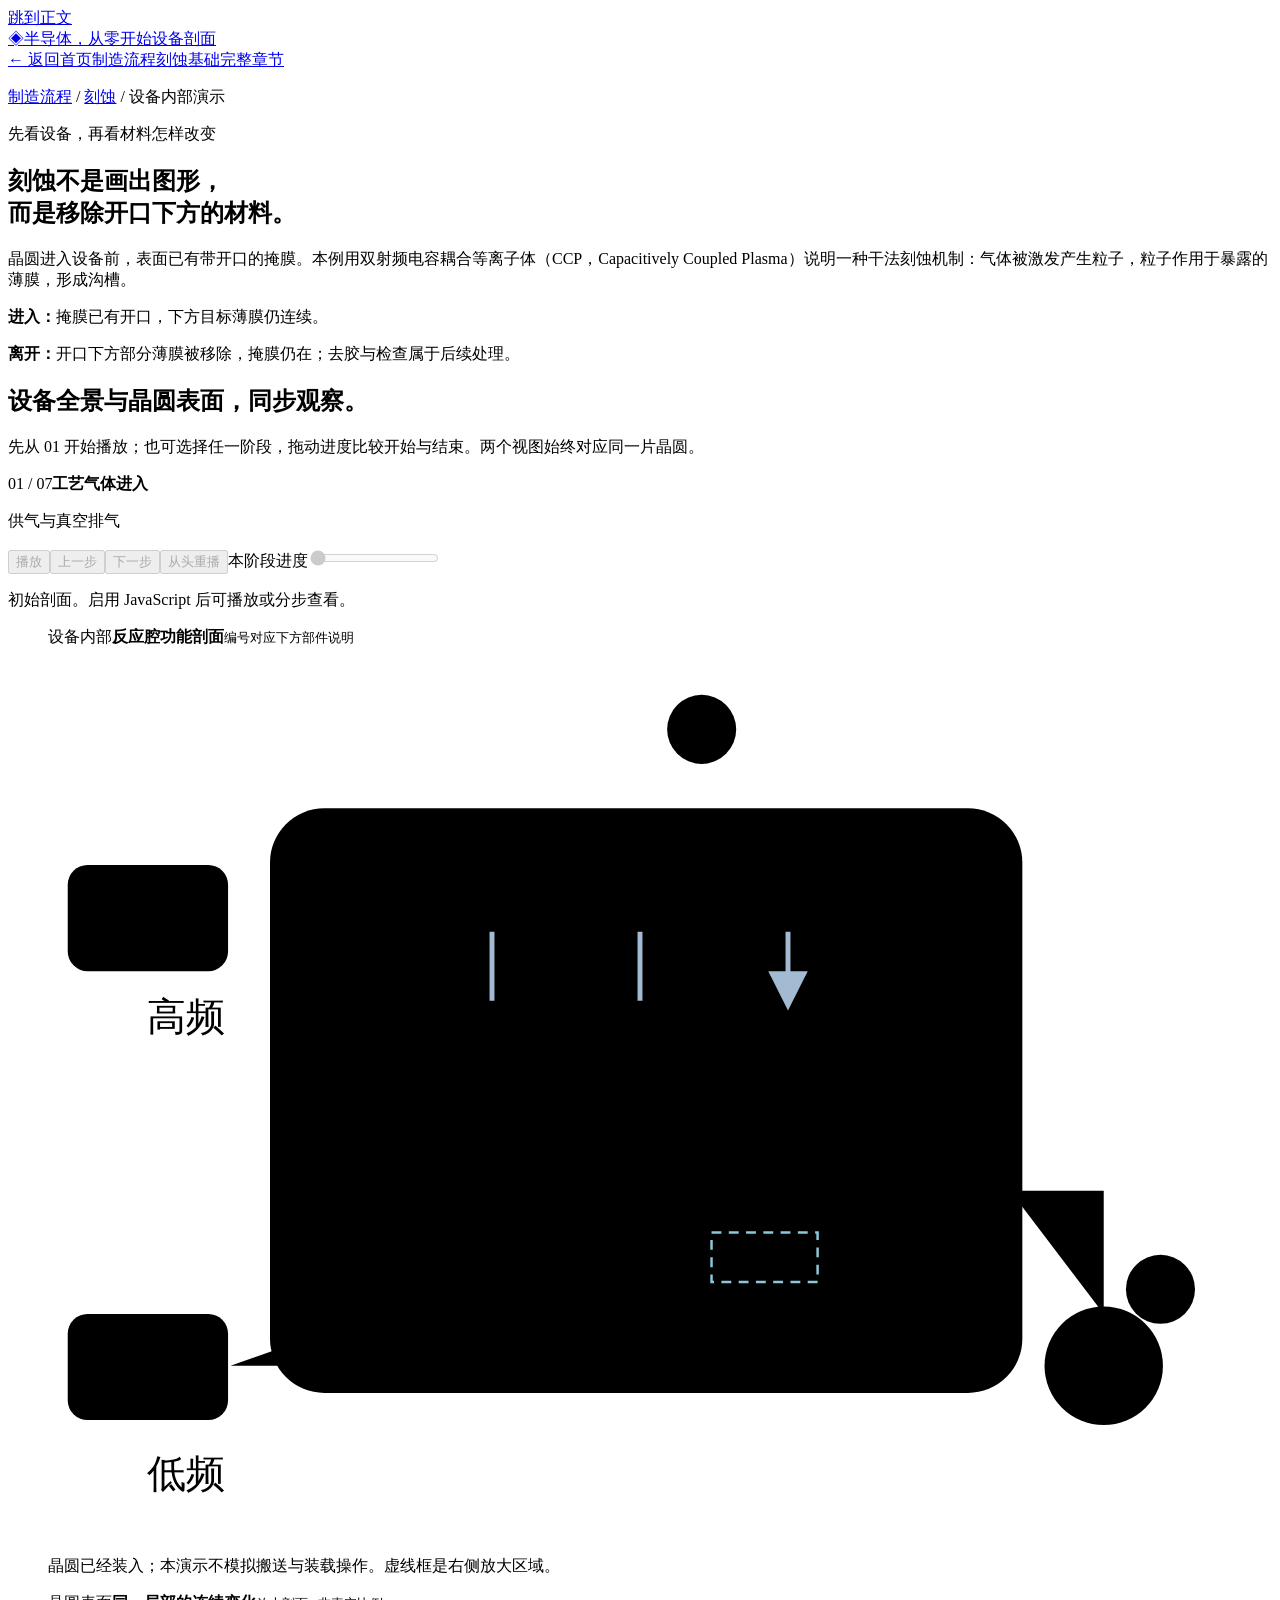
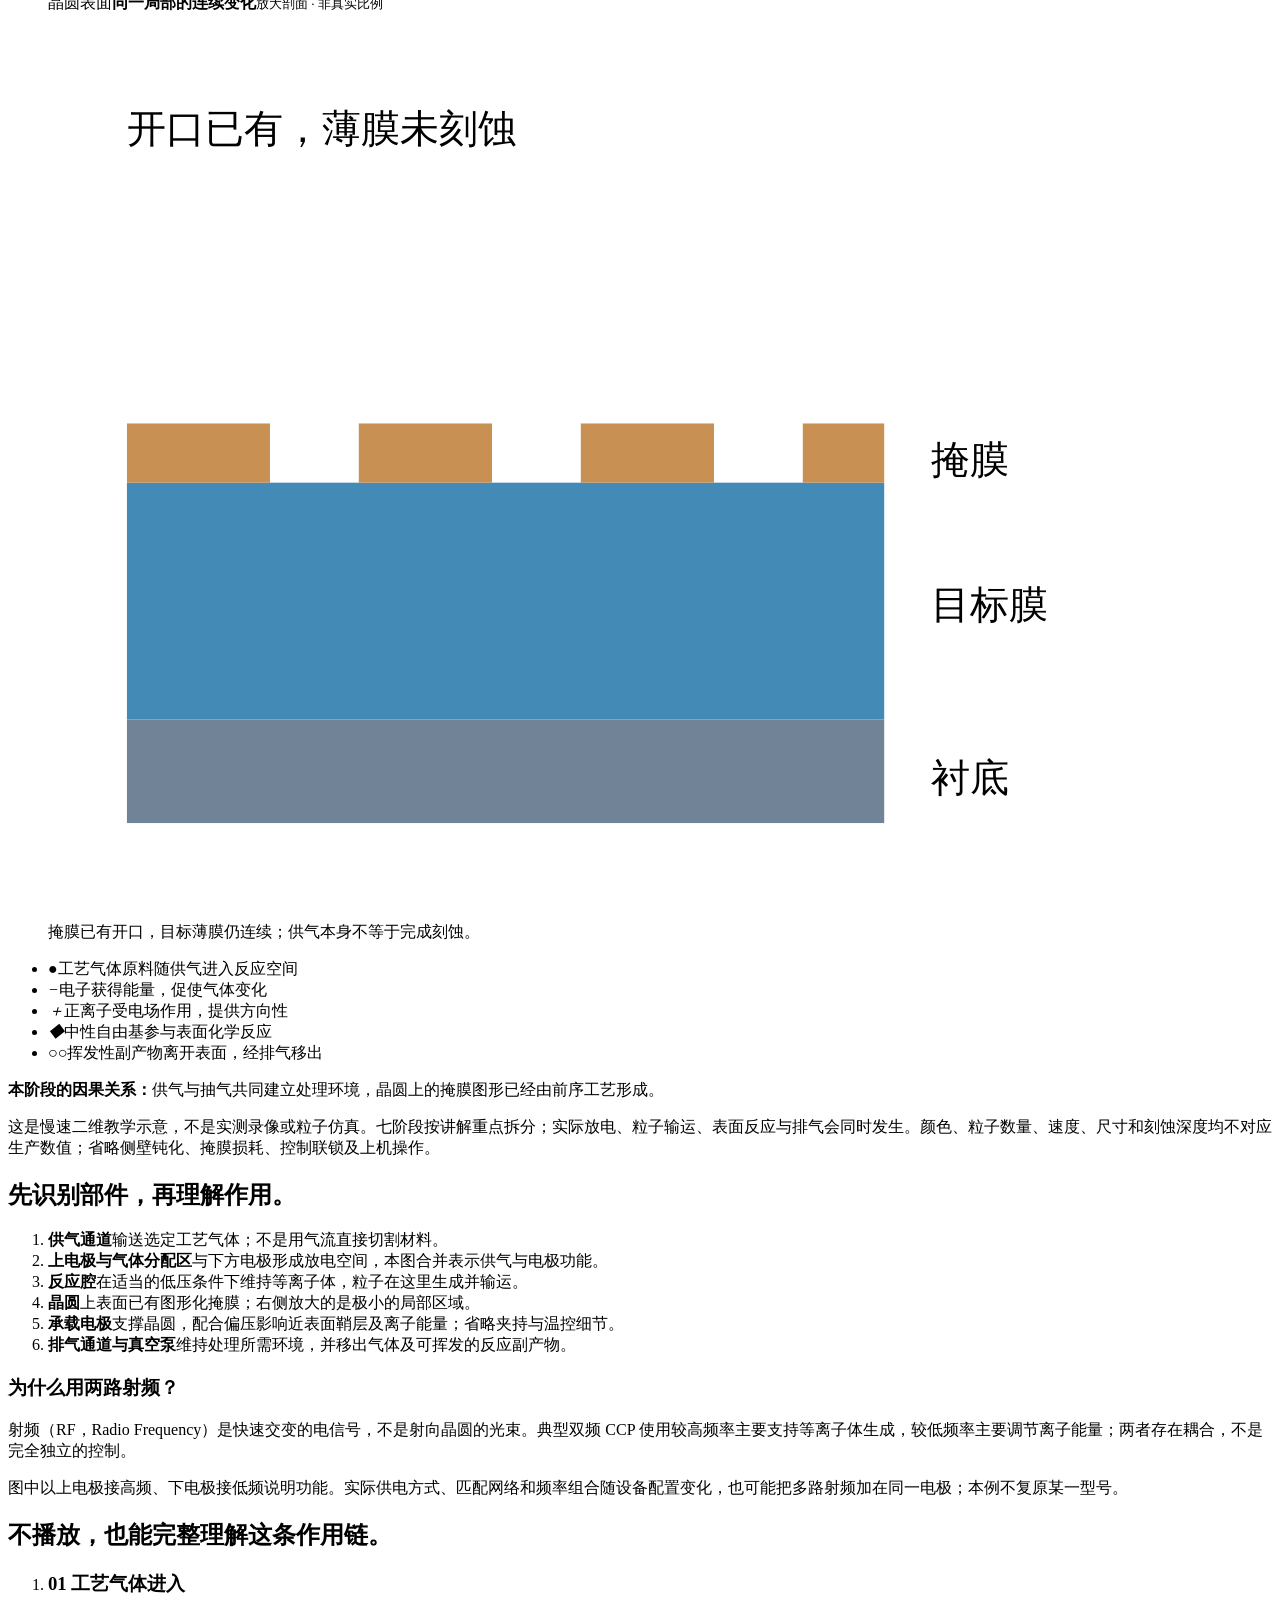
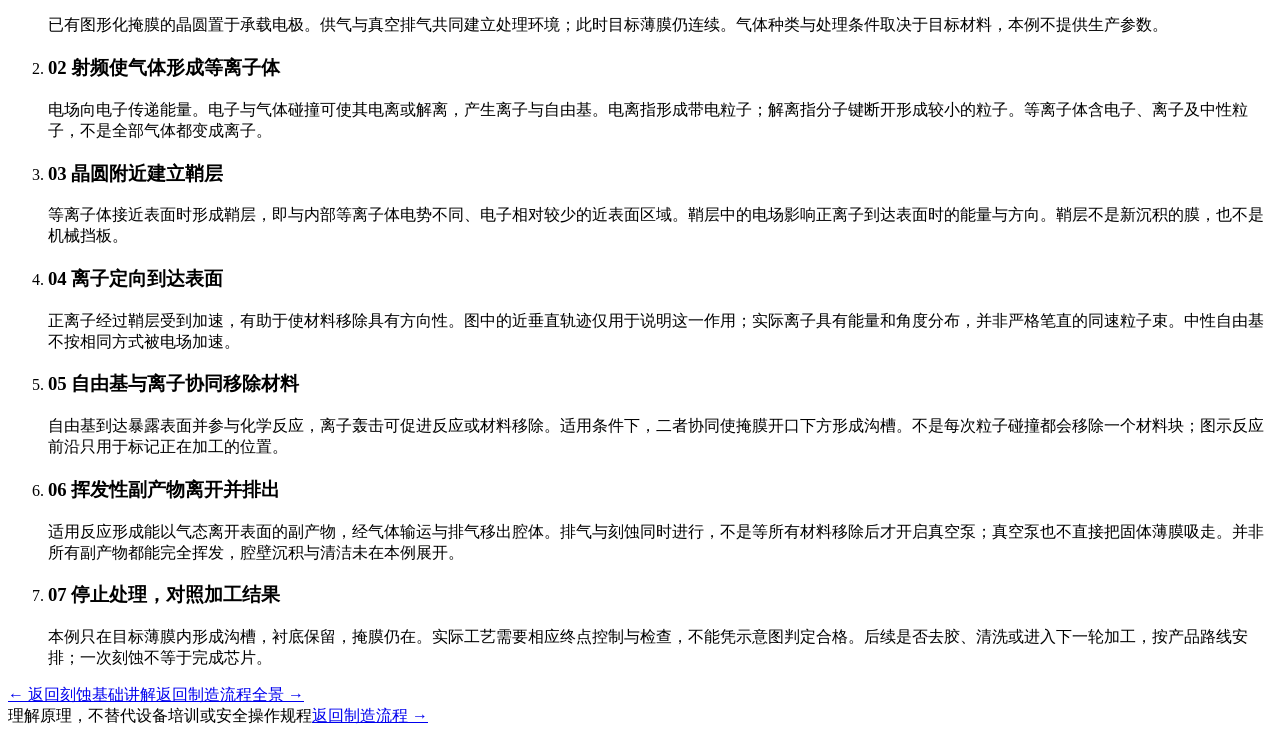
==== public/etch.html @ 3a8fcd5b "2D 机构剖面演示、界面精简与来源移除、部署配置" ====
<!DOCTYPE html>
<html lang="zh-CN">
<head><meta charset="utf-8"><meta name="viewport" content="width=device-width, initial-scale=1"><title>刻蚀设备内部如何加工晶圆 · 半导体入门</title><script>if(new URLSearchParams(location.search).has("embed"))document.documentElement.classList.add("embed","etch-embed");</script><link rel="stylesheet" href="/learning.css"><link rel="stylesheet" href="/etch.css"><script src="/etch.js" defer></script></head>
<body class="etch-page">
<a class="skip" href="#main">跳到正文</a>
<header class="learn-header"><a class="learn-brand" href="/learn.html"><span class="brand-mark" aria-hidden="true">◈</span>半导体，从零开始<span class="preview">设备剖面</span></a><nav aria-label="主要导航"><a class="home-link" href="/learn.html">← 返回首页</a><a href="/learn.html#manufacturingFlow">制造流程</a><a href="/step.html?process=etch">刻蚀基础</a><a href="/chapters.html">完整章节</a></nav></header>
<main id="main" class="learn-wrap">
<section class="etch-intro">
<p class="breadcrumb"><a href="/learn.html#manufacturingFlow">制造流程</a> / <a href="/step.html?process=etch">刻蚀</a> / 设备内部演示</p>
<span class="eyebrow">先看设备，再看材料怎样改变</span>
<h1>刻蚀不是画出图形，<br>而是移除开口下方的材料。</h1>
<p>晶圆进入设备前，表面已有带开口的掩膜。本例用双射频电容耦合等离子体（CCP，Capacitively Coupled Plasma）说明一种干法刻蚀机制：气体被激发产生粒子，粒子作用于暴露的薄膜，形成沟槽。</p>
<div class="etch-comparison"><p><strong>进入：</strong>掩膜已有开口，下方目标薄膜仍连续。</p><p><strong>离开：</strong>开口下方部分薄膜被移除，掩膜仍在；去胶与检查属于后续处理。</p></div>
</section>
<noscript><p class="fallback">当前未启用 JavaScript，不能播放。下方初始剖面、部件说明与七阶段完整文字仍可阅读。<a href="/step.html?process=etch">返回刻蚀基础 →</a></p></noscript>
<section id="animation" class="etch-section" aria-labelledby="animationTitle">
<h2 id="animationTitle">设备全景与晶圆表面，同步观察。</h2>
<p class="etch-guide">先从 01 开始播放；也可选择任一阶段，拖动进度比较开始与结束。两个视图始终对应同一片晶圆。</p>
<div id="player" class="etch-player" data-step="0" data-progress="0" data-playing="false" data-renderer="static">
<nav id="stepNav" class="etch-stages" aria-label="选择机制阶段"></nav>
<div class="etch-control-bar">
<div class="etch-now"><span id="stageCount">01 / 07</span><strong id="stepTitle">工艺气体进入</strong><p id="activeMechanism">供气与真空排气</p></div>
<div class="etch-controls"><button id="play" class="primary" aria-label="播放全过程" aria-pressed="false" disabled>播放</button><button id="previous" disabled>上一步</button><button id="next" disabled>下一步</button><button id="replay" disabled>从头重播</button><label for="timeline">本阶段进度<input id="timeline" type="range" min="0" max="100" value="0" disabled aria-valuetext="本阶段起始状态"></label></div>
</div>
<p id="playbackStatus" class="etch-status" role="status">初始剖面。启用 JavaScript 后可播放或分步查看。</p>
<div class="etch-views">
<figure class="etch-view" id="chamberView">
<figcaption><span>设备内部</span><strong>反应腔功能剖面</strong><small>编号对应下方部件说明</small></figcaption>
<svg id="equipmentView" viewBox="0 0 480 360" role="img" aria-labelledby="equipmentTitle equipmentDesc">
<title id="equipmentTitle">双射频 CCP 刻蚀设备功能剖面</title><desc id="equipmentDesc">供气到上电极与晶圆之间的反应腔，晶圆由下方承载电极支撑；两路射频提供能量，排气通道接向真空泵。示意接线不代表所有设备。</desc>
<defs><radialGradient id="plasmaGlow"><stop stop-color="#9163e9" stop-opacity=".55"/><stop offset="1" stop-color="#7060c9" stop-opacity="0"/></radialGradient><marker id="gasArrow" markerWidth="8" markerHeight="8" refX="6" refY="4" orient="auto"><path d="M0 0L8 4L0 8" fill="#a3bbd2"/></marker><clipPath id="chamberClip"><rect x="104" y="112" width="272" height="132"/></clipPath></defs>
<path class="etch-pipe" d="M240 12V78 M390 220H428V270"/>
<rect class="etch-wall" x="90" y="65" width="305" height="237" rx="22"/>
<rect class="etch-electrode" x="120" y="88" width="240" height="22" rx="4"/>
<g id="gasFlow"><path d="M180 115V143 M240 115V143 M300 115V143" stroke="#a3bbd2" stroke-width="2" marker-end="url(#gasArrow)"/></g>
<ellipse id="plasma" cx="242" cy="174" rx="139" ry="76" fill="url(#plasmaGlow)" opacity="0"/>
<rect id="sheath" x="110" y="218" width="267" height="24" rx="5" fill="#f3b166" opacity="0"/>
<path id="sheathEdge" d="M110 218H377" stroke="#f3b166" stroke-width="2" stroke-dasharray="7 6" opacity="0"/>
<g id="chamberParticles" clip-path="url(#chamberClip)"></g>
<rect class="etch-wafer" x="124" y="246" width="238" height="7" rx="3"/>
<rect class="etch-electrode" x="125" y="261" width="236" height="23" rx="5"/>
<path class="etch-wire" d="M74 110H120 M74 291H116V273H125"/>
<g id="hfSupply"><rect x="8" y="88" width="65" height="43" rx="8"/><path d="M17 110Q22 90 27 110T37 110T47 110T57 110T67 110"/></g>
<g id="lfSupply"><rect x="8" y="270" width="65" height="43" rx="8"/><path d="M17 291Q29 269 41 291T65 291"/></g>
<g id="pump"><circle cx="428" cy="291" r="24"/><path d="M417 280L439 302 M439 280L417 302"/></g>
<path id="exhaustFlow" d="M363 217H426V263" fill="none" stroke="#e5edf5" stroke-width="3" stroke-dasharray="5 8" opacity="0"/>
<g id="exhaustParticles"></g>
<rect x="269" y="237" width="43" height="20" fill="none" stroke="#8bc8d9" stroke-dasharray="4 3"/>
<g class="part-number"><circle cx="265" cy="33" r="14"/><text x="265" y="33">1</text><circle cx="374" cy="98" r="14"/><text x="374" y="98">2</text><circle cx="242" cy="165" r="14"/><text x="242" y="165">3</text><circle cx="375" cy="248" r="14"/><text x="375" y="248">4</text><circle cx="242" cy="284" r="14"/><text x="242" y="284">5</text><circle cx="451" cy="260" r="14"/><text x="451" y="260">6</text></g>
<text x="40" y="155" class="supply-label">高频</text><text x="40" y="340" class="supply-label">低频</text>
</svg>
<p class="view-note" id="equipmentCaption">晶圆已经装入；本演示不模拟搬送与装载操作。虚线框是右侧放大区域。</p>
</figure>
<figure class="etch-view" id="surfaceView">
<figcaption><span>晶圆表面</span><strong>同一局部的连续变化</strong><small>放大剖面 · 非真实比例</small></figcaption>
<svg id="materialView" viewBox="0 0 480 360" role="img" aria-labelledby="materialTitle materialDesc">
<title id="materialTitle">掩膜开口下方目标薄膜逐步被移除</title><desc id="materialDesc">橙色掩膜有三个开口，蓝色目标薄膜位于其下，灰色衬底保留。离子与自由基作用于暴露表面，副产物离开。</desc>
<defs><marker id="ionArrow" markerWidth="7" markerHeight="7" refX="5" refY="3.5" orient="auto"><path d="M0 0L7 3.5L0 7" fill="#f8b567"/></marker><clipPath id="surfaceClip"><rect x="32" y="26" width="307" height="260"/></clipPath></defs>
<rect id="surfaceSheath" x="32" y="108" width="307" height="53" fill="#f4b061" opacity="0"/>
<path id="surfaceEdge" d="M32 108H339" stroke="#f4b061" stroke-width="2" stroke-dasharray="7 6" opacity="0"/>
<g id="ionPaths" opacity="0" stroke="#f8b567" stroke-width="2" marker-end="url(#ionArrow)"><path d="M108 121V151"/><path d="M198 121V151"/><path d="M288 121V151"/></g>
<rect id="targetFilm" x="32" y="190" width="307" height="96" fill="#438bb6"/>
<rect id="substrate" x="32" y="286" width="307" height="42" fill="#718397"/>
<g id="trenches" fill="#101c2e"><rect x="90" y="190" width="36" height="0"/><rect x="180" y="190" width="36" height="0"/><rect x="270" y="190" width="36" height="0"/></g>
<g id="reactionFront" stroke="#8adeb0" stroke-width="4" opacity="0"><path d="M90 190H126"/><path d="M180 190H216"/><path d="M270 190H306"/></g>
<g id="mask" fill="#c99054"><rect x="32" y="166" width="58" height="24"/><rect x="126" y="166" width="54" height="24"/><rect x="216" y="166" width="54" height="24"/><rect x="306" y="166" width="33" height="24"/></g>
<g id="surfaceParticles" clip-path="url(#surfaceClip)"></g>
<g class="layer-labels"><path d="M340 178H350 M340 237H350 M340 307H350"/><text x="358" y="186">掩膜</text><text x="358" y="245">目标膜</text><text x="358" y="315">衬底</text></g>
<text id="surfaceFocus" x="32" y="52" class="focus-label">开口已有，薄膜未刻蚀</text>
</svg>
<p class="view-note" id="currentOutcome">掩膜已有开口，目标薄膜仍连续；供气本身不等于完成刻蚀。</p>
</figure>
</div>
<ul class="etch-legend" aria-label="粒子图例"><li><i class="gas">●</i><span>工艺气体<span>原料随供气进入反应空间</span></span></li><li><i class="electron">−</i><span>电子<span>获得能量，促使气体变化</span></span></li><li><i class="ion">＋</i><span>正离子<span>受电场作用，提供方向性</span></span></li><li><i class="radical">◆</i><span>中性自由基<span>参与表面化学反应</span></span></li><li><i class="product">○○</i><span>挥发性副产物<span>离开表面，经排气移出</span></span></li></ul>
<p class="etch-cause"><strong id="takeaway">本阶段的因果关系：</strong><span id="stageCause">供气与抽气共同建立处理环境，晶圆上的掩膜图形已经由前序工艺形成。</span></p>
</div>
<p class="teaching-note">这是慢速二维教学示意，不是实测录像或粒子仿真。七阶段按讲解重点拆分；实际放电、粒子输运、表面反应与排气会同时发生。颜色、粒子数量、速度、尺寸和刻蚀深度均不对应生产数值；省略侧壁钝化、掩膜损耗、控制联锁及上机操作。</p>
</section>
<section class="etch-section" aria-labelledby="partsTitle"><h2 id="partsTitle">先识别部件，再理解作用。</h2>
<ol class="etch-parts"><li><strong>供气通道</strong>输送选定工艺气体；不是用气流直接切割材料。</li><li><strong>上电极与气体分配区</strong>与下方电极形成放电空间，本图合并表示供气与电极功能。</li><li><strong>反应腔</strong>在适当的低压条件下维持等离子体，粒子在这里生成并输运。</li><li><strong>晶圆</strong>上表面已有图形化掩膜；右侧放大的是极小的局部区域。</li><li><strong>承载电极</strong>支撑晶圆，配合偏压影响近表面鞘层及离子能量；省略夹持与温控细节。</li><li><strong>排气通道与真空泵</strong>维持处理所需环境，并移出气体及可挥发的反应副产物。</li></ol>
<div class="etch-rf"><h3>为什么用两路射频？</h3><p>射频（RF，Radio Frequency）是快速交变的电信号，不是射向晶圆的光束。典型双频 CCP 使用较高频率主要支持等离子体生成，较低频率主要调节离子能量；两者存在耦合，不是完全独立的控制。</p><p>图中以上电极接高频、下电极接低频说明功能。实际供电方式、匹配网络和频率组合随设备配置变化，也可能把多路射频加在同一电极；本例不复原某一型号。</p></div>
</section>
<section id="etchText" class="etch-section" aria-labelledby="textTitle"><h2 id="textTitle">不播放，也能完整理解这条作用链。</h2>
<ol id="textSteps" class="etch-reading">
<li><h3>01 工艺气体进入</h3><p>已有图形化掩膜的晶圆置于承载电极。供气与真空排气共同建立处理环境；此时目标薄膜仍连续。气体种类与处理条件取决于目标材料，本例不提供生产参数。</p></li>
<li><h3>02 射频使气体形成等离子体</h3><p>电场向电子传递能量。电子与气体碰撞可使其电离或解离，产生离子与自由基。电离指形成带电粒子；解离指分子键断开形成较小的粒子。等离子体含电子、离子及中性粒子，不是全部气体都变成离子。</p></li>
<li><h3>03 晶圆附近建立鞘层</h3><p>等离子体接近表面时形成鞘层，即与内部等离子体电势不同、电子相对较少的近表面区域。鞘层中的电场影响正离子到达表面时的能量与方向。鞘层不是新沉积的膜，也不是机械挡板。</p></li>
<li><h3>04 离子定向到达表面</h3><p>正离子经过鞘层受到加速，有助于使材料移除具有方向性。图中的近垂直轨迹仅用于说明这一作用；实际离子具有能量和角度分布，并非严格笔直的同速粒子束。中性自由基不按相同方式被电场加速。</p></li>
<li><h3>05 自由基与离子协同移除材料</h3><p>自由基到达暴露表面并参与化学反应，离子轰击可促进反应或材料移除。适用条件下，二者协同使掩膜开口下方形成沟槽。不是每次粒子碰撞都会移除一个材料块；图示反应前沿只用于标记正在加工的位置。</p></li>
<li><h3>06 挥发性副产物离开并排出</h3><p>适用反应形成能以气态离开表面的副产物，经气体输运与排气移出腔体。排气与刻蚀同时进行，不是等所有材料移除后才开启真空泵；真空泵也不直接把固体薄膜吸走。并非所有副产物都能完全挥发，腔壁沉积与清洁未在本例展开。</p></li>
<li><h3>07 停止处理，对照加工结果</h3><p>本例只在目标薄膜内形成沟槽，衬底保留，掩膜仍在。实际工艺需要相应终点控制与检查，不能凭示意图判定合格。后续是否去胶、清洗或进入下一轮加工，按产品路线安排；一次刻蚀不等于完成芯片。</p></li>
</ol>
</section>

<nav class="bottom-nav" aria-label="继续学习"><a id="readingLink" href="/step.html?process=etch">← 返回刻蚀基础讲解</a><a href="/learn.html#manufacturingFlow">返回制造流程全景 →</a></nav>
</main><footer class="learn-footer"><span>理解原理，不替代设备培训或安全操作规程</span><a href="/learn.html#manufacturingFlow">返回制造流程 →</a></footer>
</body></html>
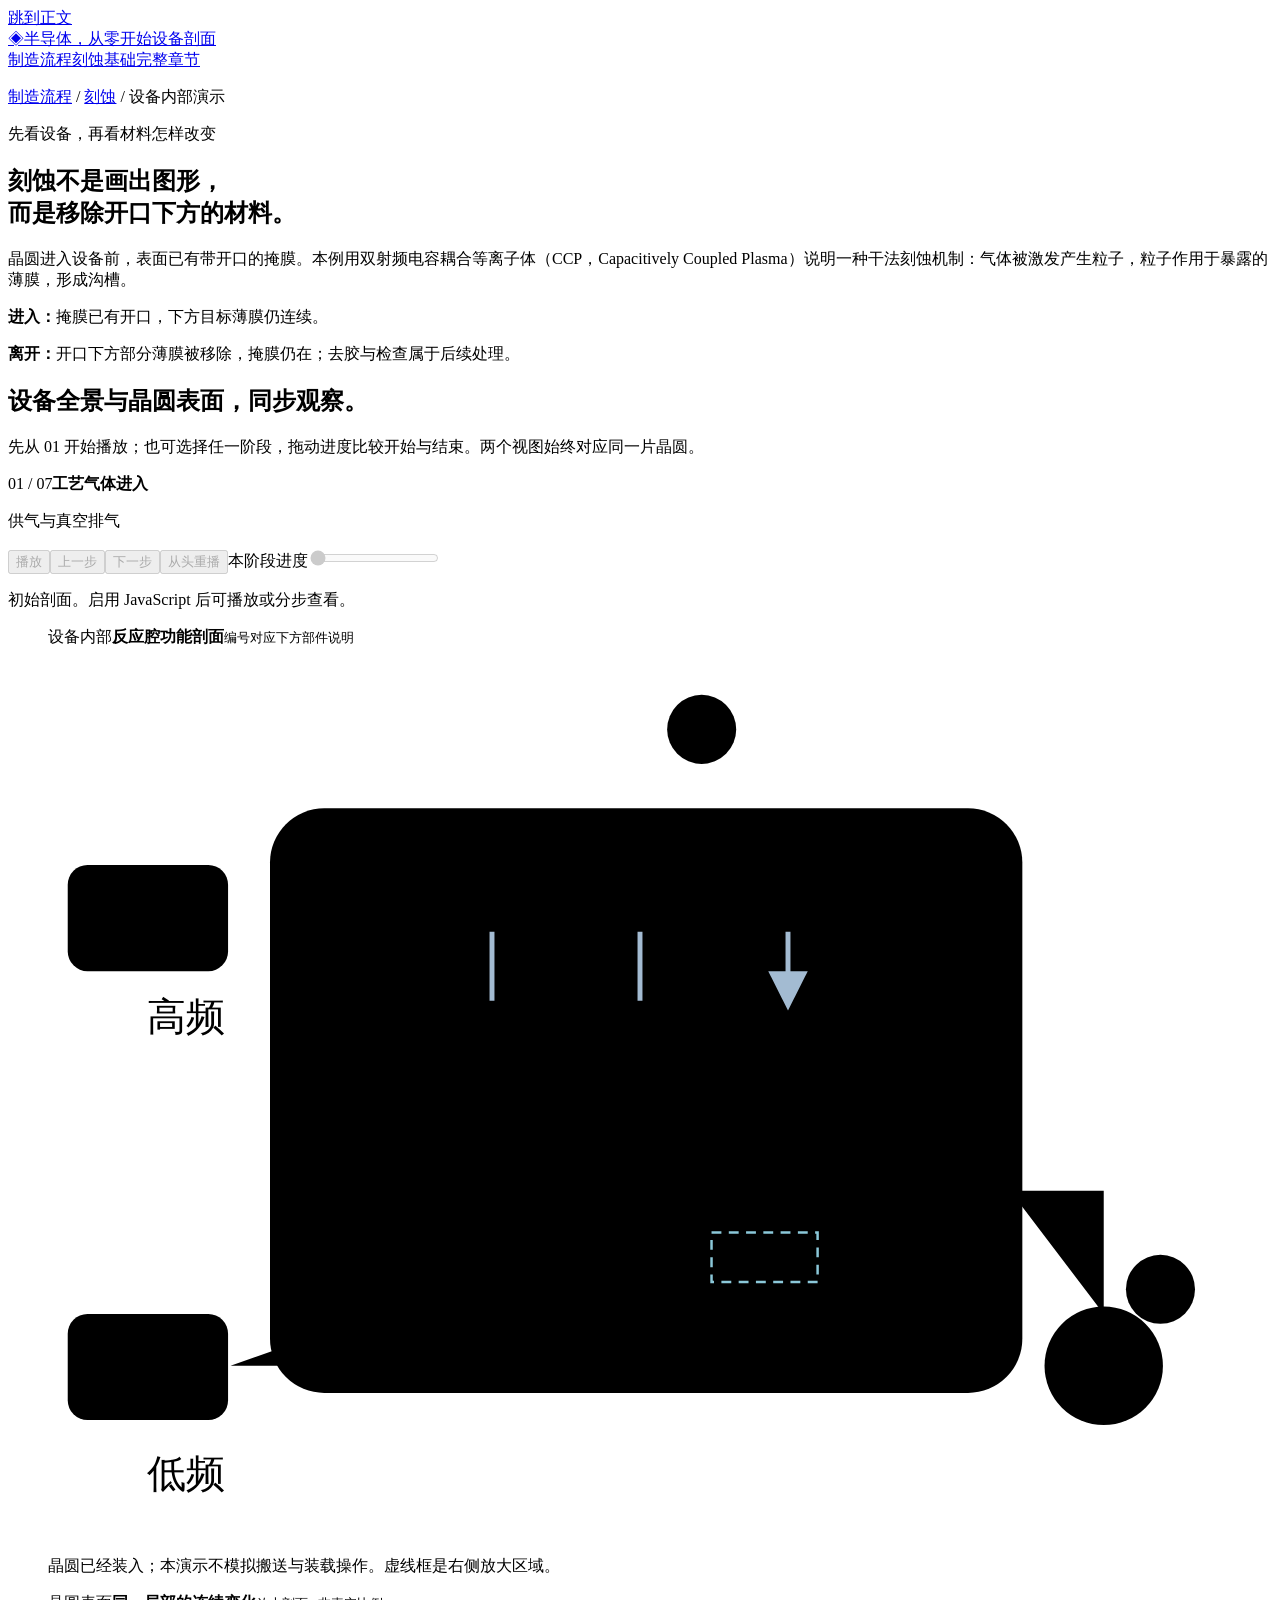
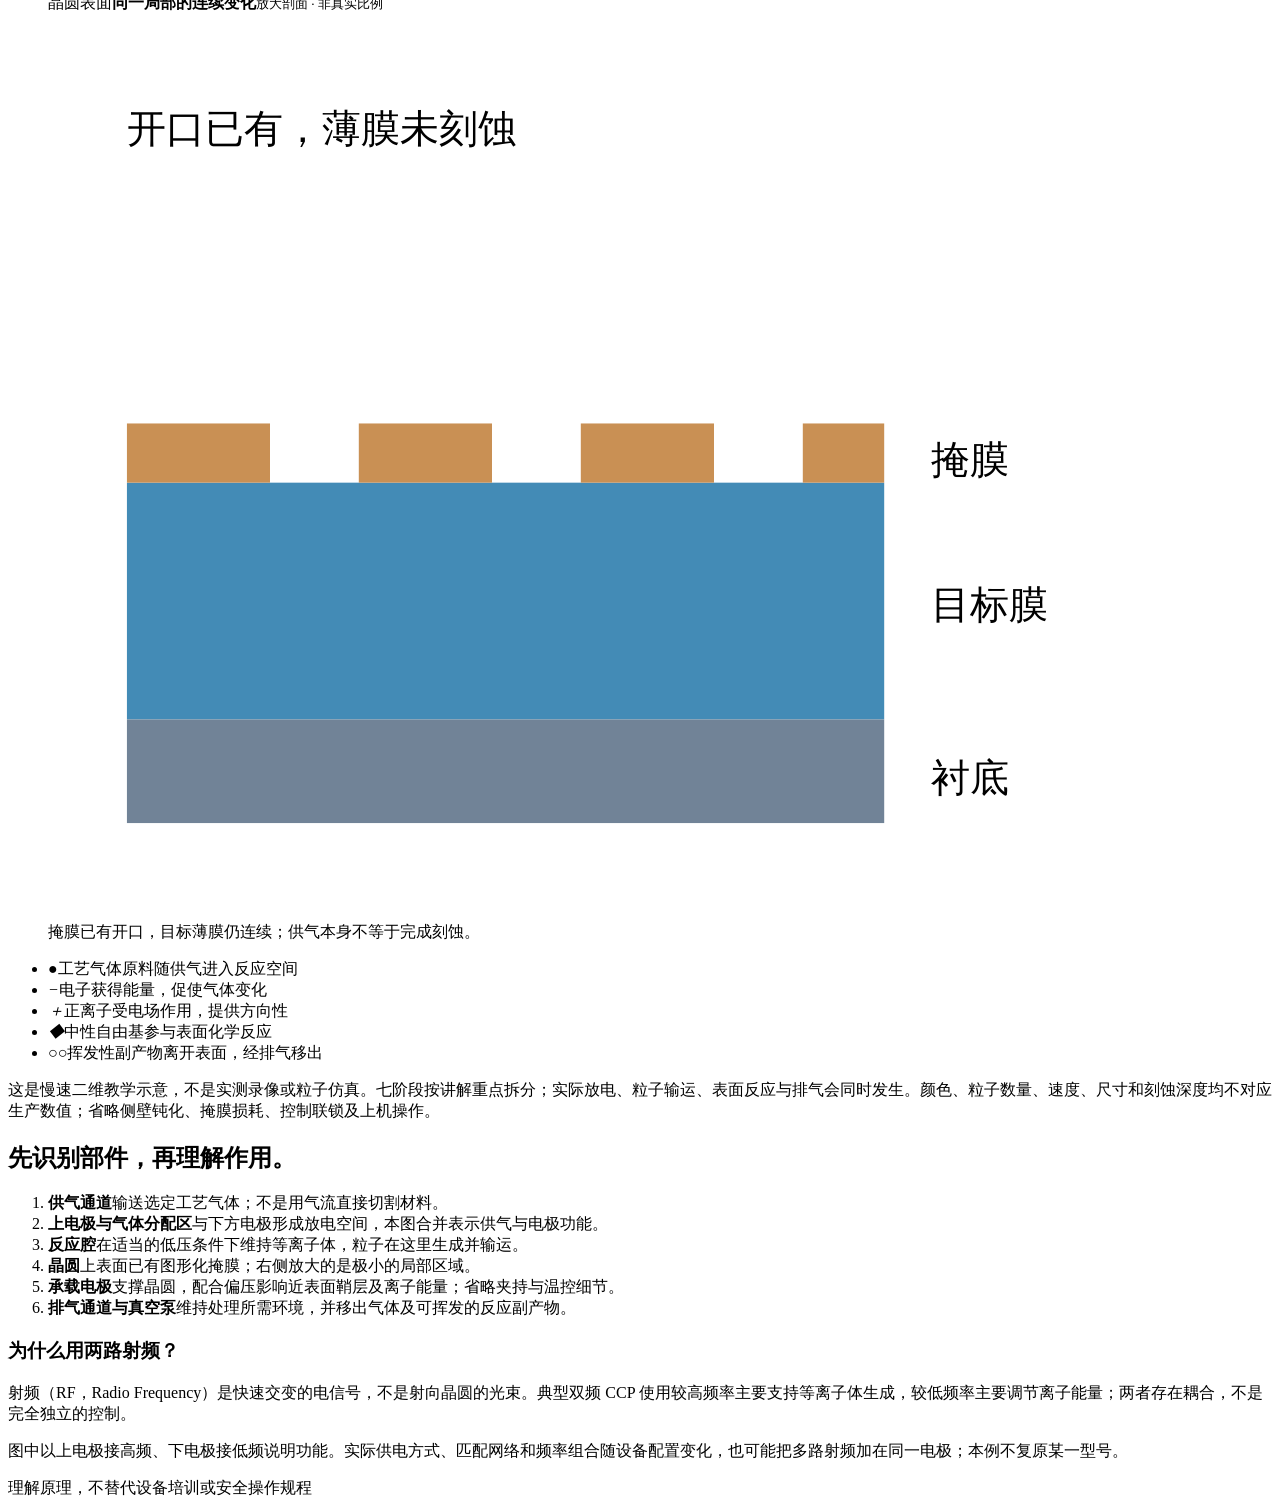
==== commit 0ca1aa8f: "文案重写为正式口径；删除演示小结与冗余提示；清理无用样式与过时三维表述" ====
--- a/public/etch.html
+++ b/public/etch.html
@@ -3,7 +3,7 @@
 <head><meta charset="utf-8"><meta name="viewport" content="width=device-width, initial-scale=1"><title>刻蚀设备内部如何加工晶圆 · 半导体入门</title><script>if(new URLSearchParams(location.search).has("embed"))document.documentElement.classList.add("embed","etch-embed");</script><link rel="stylesheet" href="/learning.css"><link rel="stylesheet" href="/etch.css"><script src="/etch.js" defer></script></head>
 <body class="etch-page">
 <a class="skip" href="#main">跳到正文</a>
-<header class="learn-header"><a class="learn-brand" href="/learn.html"><span class="brand-mark" aria-hidden="true">◈</span>半导体，从零开始<span class="preview">设备剖面</span></a><nav aria-label="主要导航"><a class="home-link" href="/learn.html">← 返回首页</a><a href="/learn.html#manufacturingFlow">制造流程</a><a href="/step.html?process=etch">刻蚀基础</a><a href="/chapters.html">完整章节</a></nav></header>
+<header class="learn-header"><a class="learn-brand" href="/learn.html"><span class="brand-mark" aria-hidden="true">◈</span>半导体，从零开始<span class="preview">设备剖面</span></a><nav aria-label="主要导航"><a href="/learn.html#manufacturingFlow">制造流程</a><a href="/step.html?process=etch">刻蚀基础</a><a href="/chapters.html">完整章节</a></nav></header>
 <main id="main" class="learn-wrap">
 <section class="etch-intro">
 <p class="breadcrumb"><a href="/learn.html#manufacturingFlow">制造流程</a> / <a href="/step.html?process=etch">刻蚀</a> / 设备内部演示</p>
@@ -72,7 +72,7 @@
 </figure>
 </div>
 <ul class="etch-legend" aria-label="粒子图例"><li><i class="gas">●</i><span>工艺气体<span>原料随供气进入反应空间</span></span></li><li><i class="electron">−</i><span>电子<span>获得能量，促使气体变化</span></span></li><li><i class="ion">＋</i><span>正离子<span>受电场作用，提供方向性</span></span></li><li><i class="radical">◆</i><span>中性自由基<span>参与表面化学反应</span></span></li><li><i class="product">○○</i><span>挥发性副产物<span>离开表面，经排气移出</span></span></li></ul>
-<p class="etch-cause"><strong id="takeaway">本阶段的因果关系：</strong><span id="stageCause">供气与抽气共同建立处理环境，晶圆上的掩膜图形已经由前序工艺形成。</span></p>
+
 </div>
 <p class="teaching-note">这是慢速二维教学示意，不是实测录像或粒子仿真。七阶段按讲解重点拆分；实际放电、粒子输运、表面反应与排气会同时发生。颜色、粒子数量、速度、尺寸和刻蚀深度均不对应生产数值；省略侧壁钝化、掩膜损耗、控制联锁及上机操作。</p>
 </section>
@@ -80,18 +80,8 @@
 <ol class="etch-parts"><li><strong>供气通道</strong>输送选定工艺气体；不是用气流直接切割材料。</li><li><strong>上电极与气体分配区</strong>与下方电极形成放电空间，本图合并表示供气与电极功能。</li><li><strong>反应腔</strong>在适当的低压条件下维持等离子体，粒子在这里生成并输运。</li><li><strong>晶圆</strong>上表面已有图形化掩膜；右侧放大的是极小的局部区域。</li><li><strong>承载电极</strong>支撑晶圆，配合偏压影响近表面鞘层及离子能量；省略夹持与温控细节。</li><li><strong>排气通道与真空泵</strong>维持处理所需环境，并移出气体及可挥发的反应副产物。</li></ol>
 <div class="etch-rf"><h3>为什么用两路射频？</h3><p>射频（RF，Radio Frequency）是快速交变的电信号，不是射向晶圆的光束。典型双频 CCP 使用较高频率主要支持等离子体生成，较低频率主要调节离子能量；两者存在耦合，不是完全独立的控制。</p><p>图中以上电极接高频、下电极接低频说明功能。实际供电方式、匹配网络和频率组合随设备配置变化，也可能把多路射频加在同一电极；本例不复原某一型号。</p></div>
 </section>
-<section id="etchText" class="etch-section" aria-labelledby="textTitle"><h2 id="textTitle">不播放，也能完整理解这条作用链。</h2>
-<ol id="textSteps" class="etch-reading">
-<li><h3>01 工艺气体进入</h3><p>已有图形化掩膜的晶圆置于承载电极。供气与真空排气共同建立处理环境；此时目标薄膜仍连续。气体种类与处理条件取决于目标材料，本例不提供生产参数。</p></li>
-<li><h3>02 射频使气体形成等离子体</h3><p>电场向电子传递能量。电子与气体碰撞可使其电离或解离，产生离子与自由基。电离指形成带电粒子；解离指分子键断开形成较小的粒子。等离子体含电子、离子及中性粒子，不是全部气体都变成离子。</p></li>
-<li><h3>03 晶圆附近建立鞘层</h3><p>等离子体接近表面时形成鞘层，即与内部等离子体电势不同、电子相对较少的近表面区域。鞘层中的电场影响正离子到达表面时的能量与方向。鞘层不是新沉积的膜，也不是机械挡板。</p></li>
-<li><h3>04 离子定向到达表面</h3><p>正离子经过鞘层受到加速，有助于使材料移除具有方向性。图中的近垂直轨迹仅用于说明这一作用；实际离子具有能量和角度分布，并非严格笔直的同速粒子束。中性自由基不按相同方式被电场加速。</p></li>
-<li><h3>05 自由基与离子协同移除材料</h3><p>自由基到达暴露表面并参与化学反应，离子轰击可促进反应或材料移除。适用条件下，二者协同使掩膜开口下方形成沟槽。不是每次粒子碰撞都会移除一个材料块；图示反应前沿只用于标记正在加工的位置。</p></li>
-<li><h3>06 挥发性副产物离开并排出</h3><p>适用反应形成能以气态离开表面的副产物，经气体输运与排气移出腔体。排气与刻蚀同时进行，不是等所有材料移除后才开启真空泵；真空泵也不直接把固体薄膜吸走。并非所有副产物都能完全挥发，腔壁沉积与清洁未在本例展开。</p></li>
-<li><h3>07 停止处理，对照加工结果</h3><p>本例只在目标薄膜内形成沟槽，衬底保留，掩膜仍在。实际工艺需要相应终点控制与检查，不能凭示意图判定合格。后续是否去胶、清洗或进入下一轮加工，按产品路线安排；一次刻蚀不等于完成芯片。</p></li>
-</ol>
-</section>
 
-<nav class="bottom-nav" aria-label="继续学习"><a id="readingLink" href="/step.html?process=etch">← 返回刻蚀基础讲解</a><a href="/learn.html#manufacturingFlow">返回制造流程全景 →</a></nav>
-</main><footer class="learn-footer"><span>理解原理，不替代设备培训或安全操作规程</span><a href="/learn.html#manufacturingFlow">返回制造流程 →</a></footer>
+
+<nav class="bottom-nav" aria-label="继续学习"></nav>
+</main><footer class="learn-footer"><span>理解原理，不替代设备培训或安全操作规程</span></footer>
 </body></html>
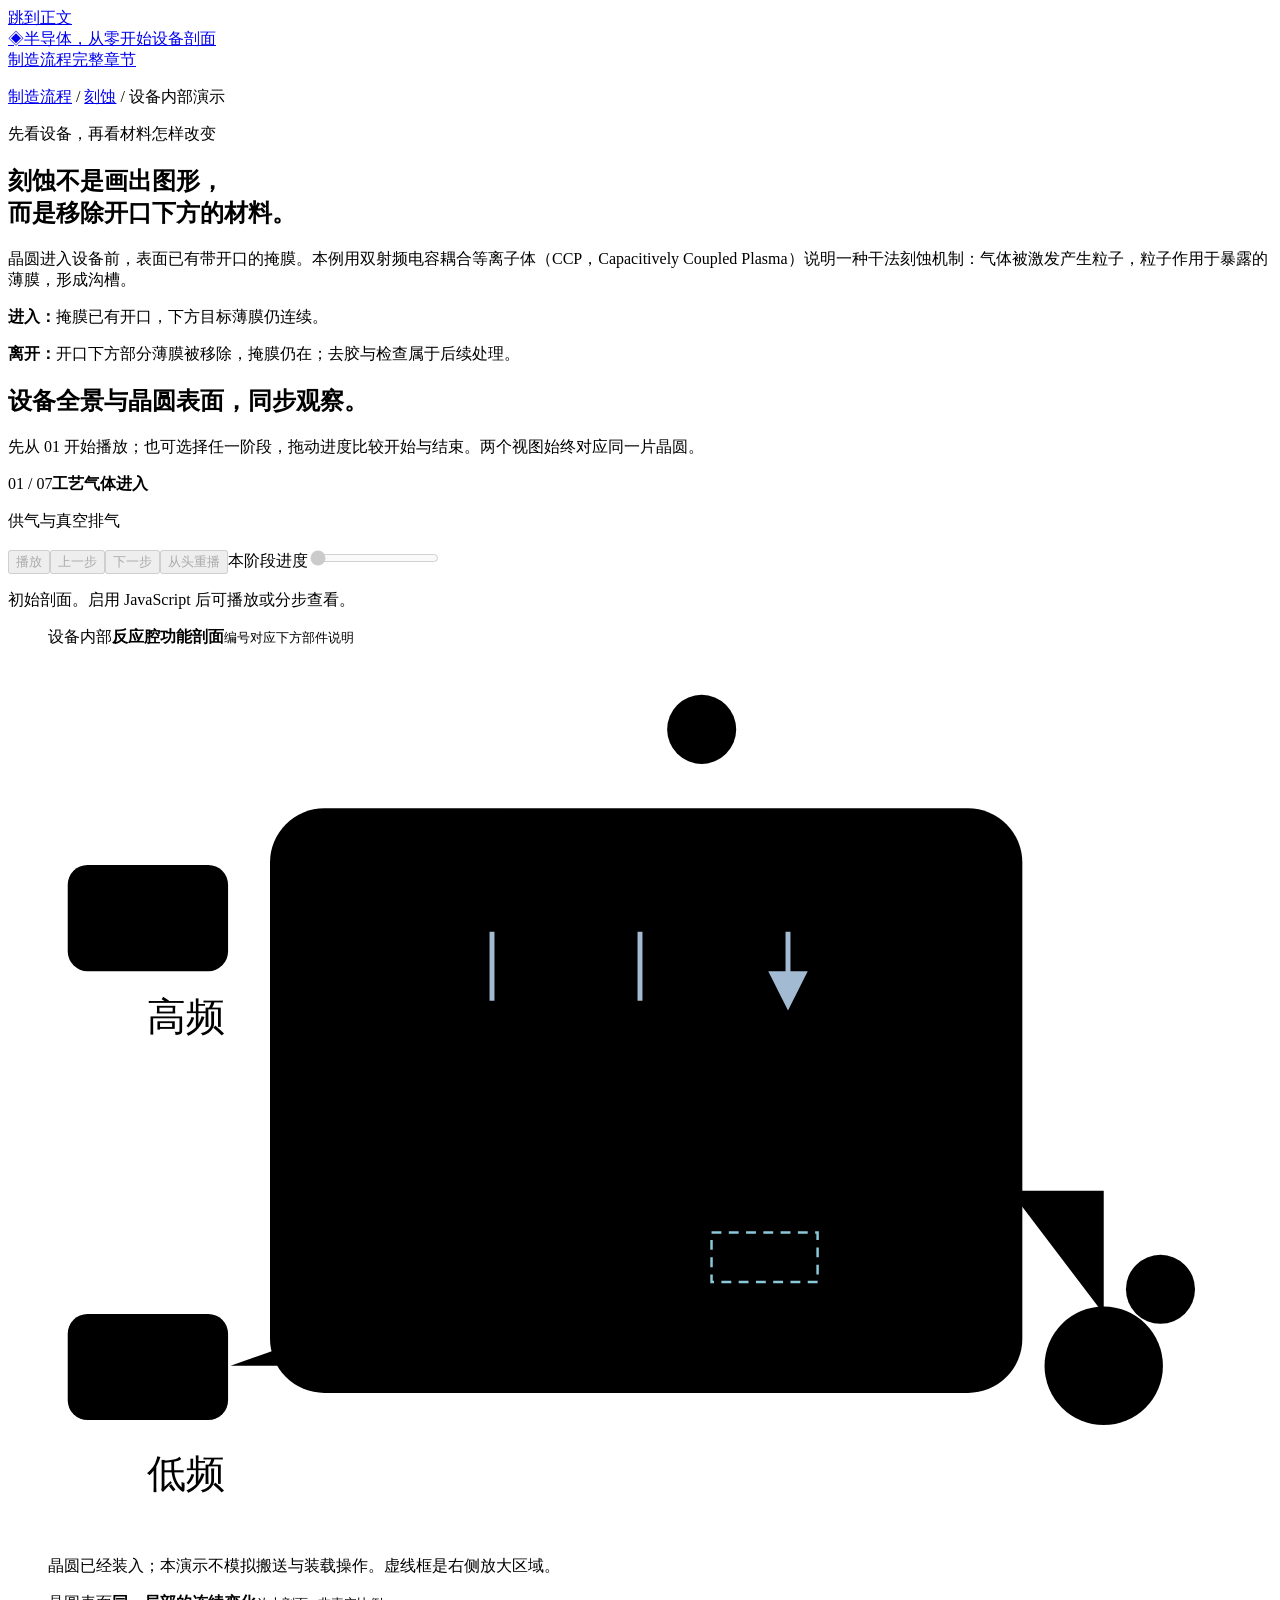
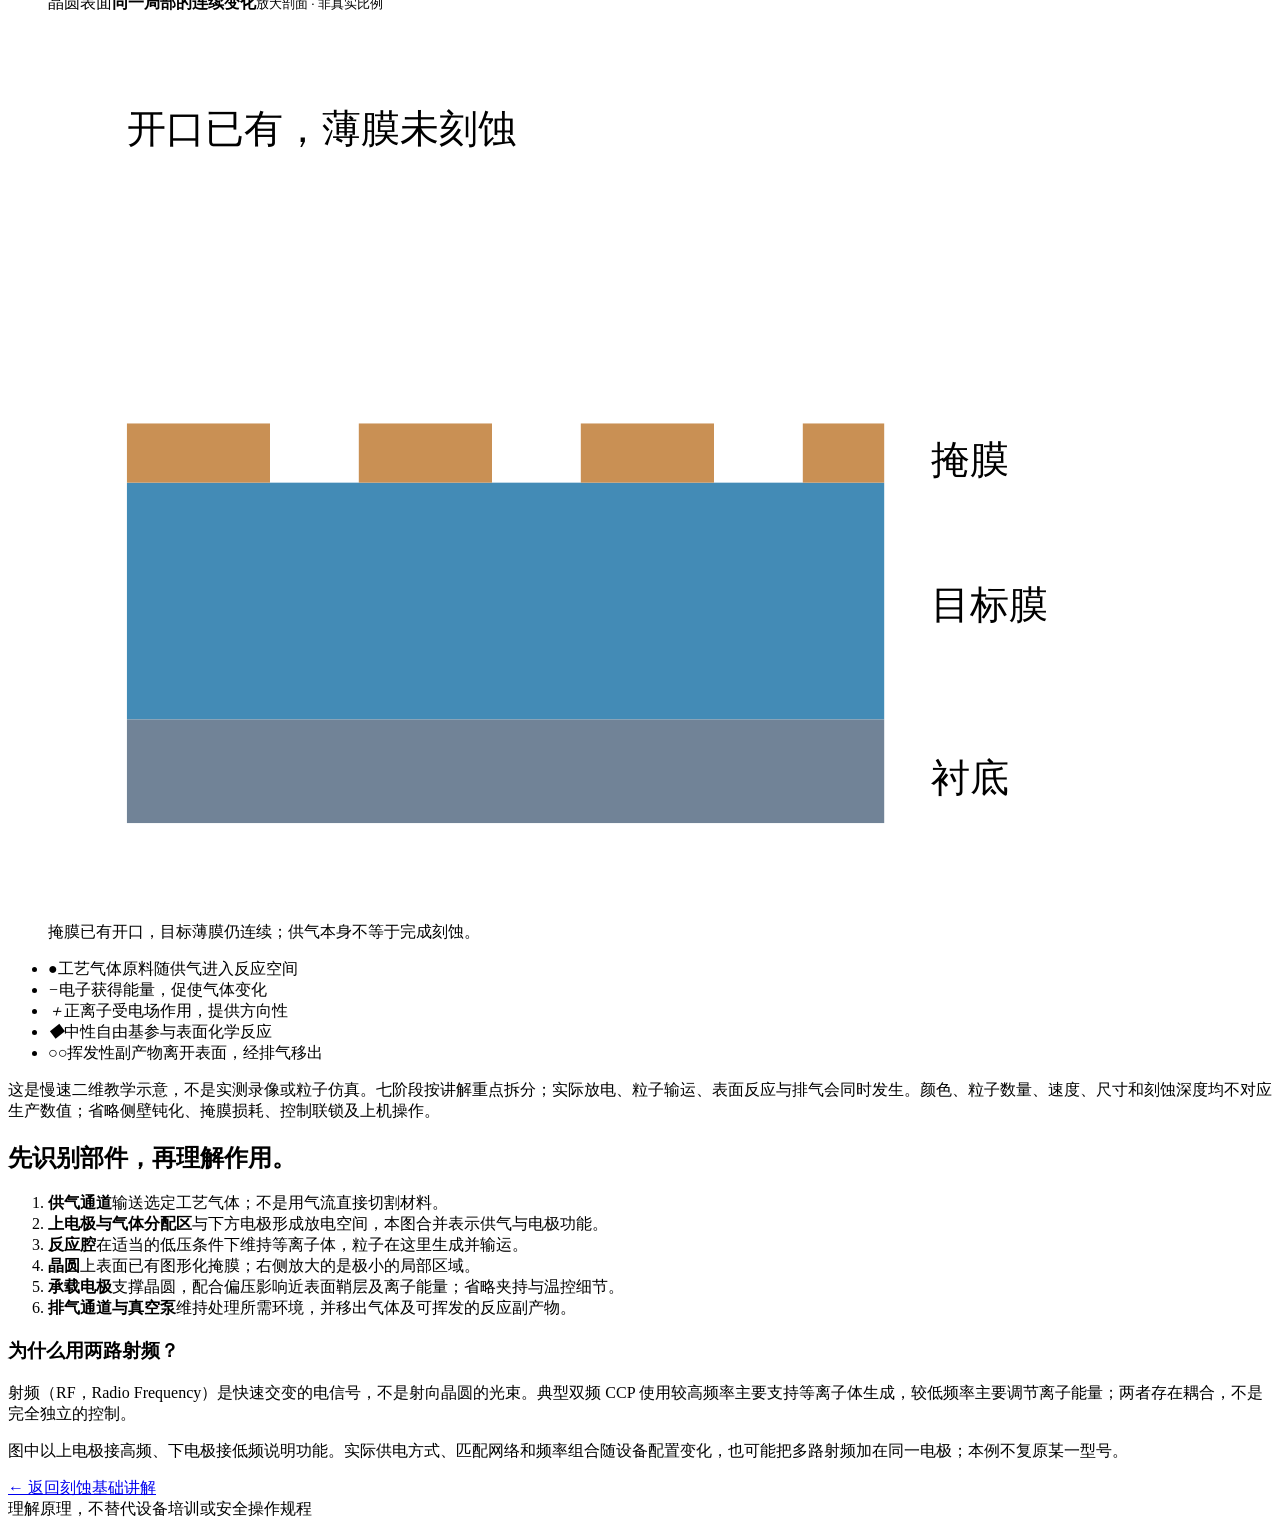
==== commit b882c5a4: "修复去重误删的脚本锚点：恢复 readingFallback/readingLink，并加 id 交叉校验" ====
--- a/public/etch.html
+++ b/public/etch.html
@@ -3,7 +3,7 @@
 <head><meta charset="utf-8"><meta name="viewport" content="width=device-width, initial-scale=1"><title>刻蚀设备内部如何加工晶圆 · 半导体入门</title><script>if(new URLSearchParams(location.search).has("embed"))document.documentElement.classList.add("embed","etch-embed");</script><link rel="stylesheet" href="/learning.css"><link rel="stylesheet" href="/etch.css"><script src="/etch.js" defer></script></head>
 <body class="etch-page">
 <a class="skip" href="#main">跳到正文</a>
-<header class="learn-header"><a class="learn-brand" href="/learn.html"><span class="brand-mark" aria-hidden="true">◈</span>半导体，从零开始<span class="preview">设备剖面</span></a><nav aria-label="主要导航"><a href="/learn.html#manufacturingFlow">制造流程</a><a href="/step.html?process=etch">刻蚀基础</a><a href="/chapters.html">完整章节</a></nav></header>
+<header class="learn-header"><a class="learn-brand" href="/learn.html"><span class="brand-mark" aria-hidden="true">◈</span>半导体，从零开始<span class="preview">设备剖面</span></a><nav aria-label="主要导航"><a href="/learn.html#manufacturingFlow">制造流程</a><a href="/chapters.html">完整章节</a></nav></header>
 <main id="main" class="learn-wrap">
 <section class="etch-intro">
 <p class="breadcrumb"><a href="/learn.html#manufacturingFlow">制造流程</a> / <a href="/step.html?process=etch">刻蚀</a> / 设备内部演示</p>
@@ -82,6 +82,6 @@
 </section>
 
 
-<nav class="bottom-nav" aria-label="继续学习"></nav>
+<nav class="bottom-nav" aria-label="继续学习"><a id="readingLink" href="/step.html?process=etch">← 返回刻蚀基础讲解</a></nav>
 </main><footer class="learn-footer"><span>理解原理，不替代设备培训或安全操作规程</span></footer>
 </body></html>
